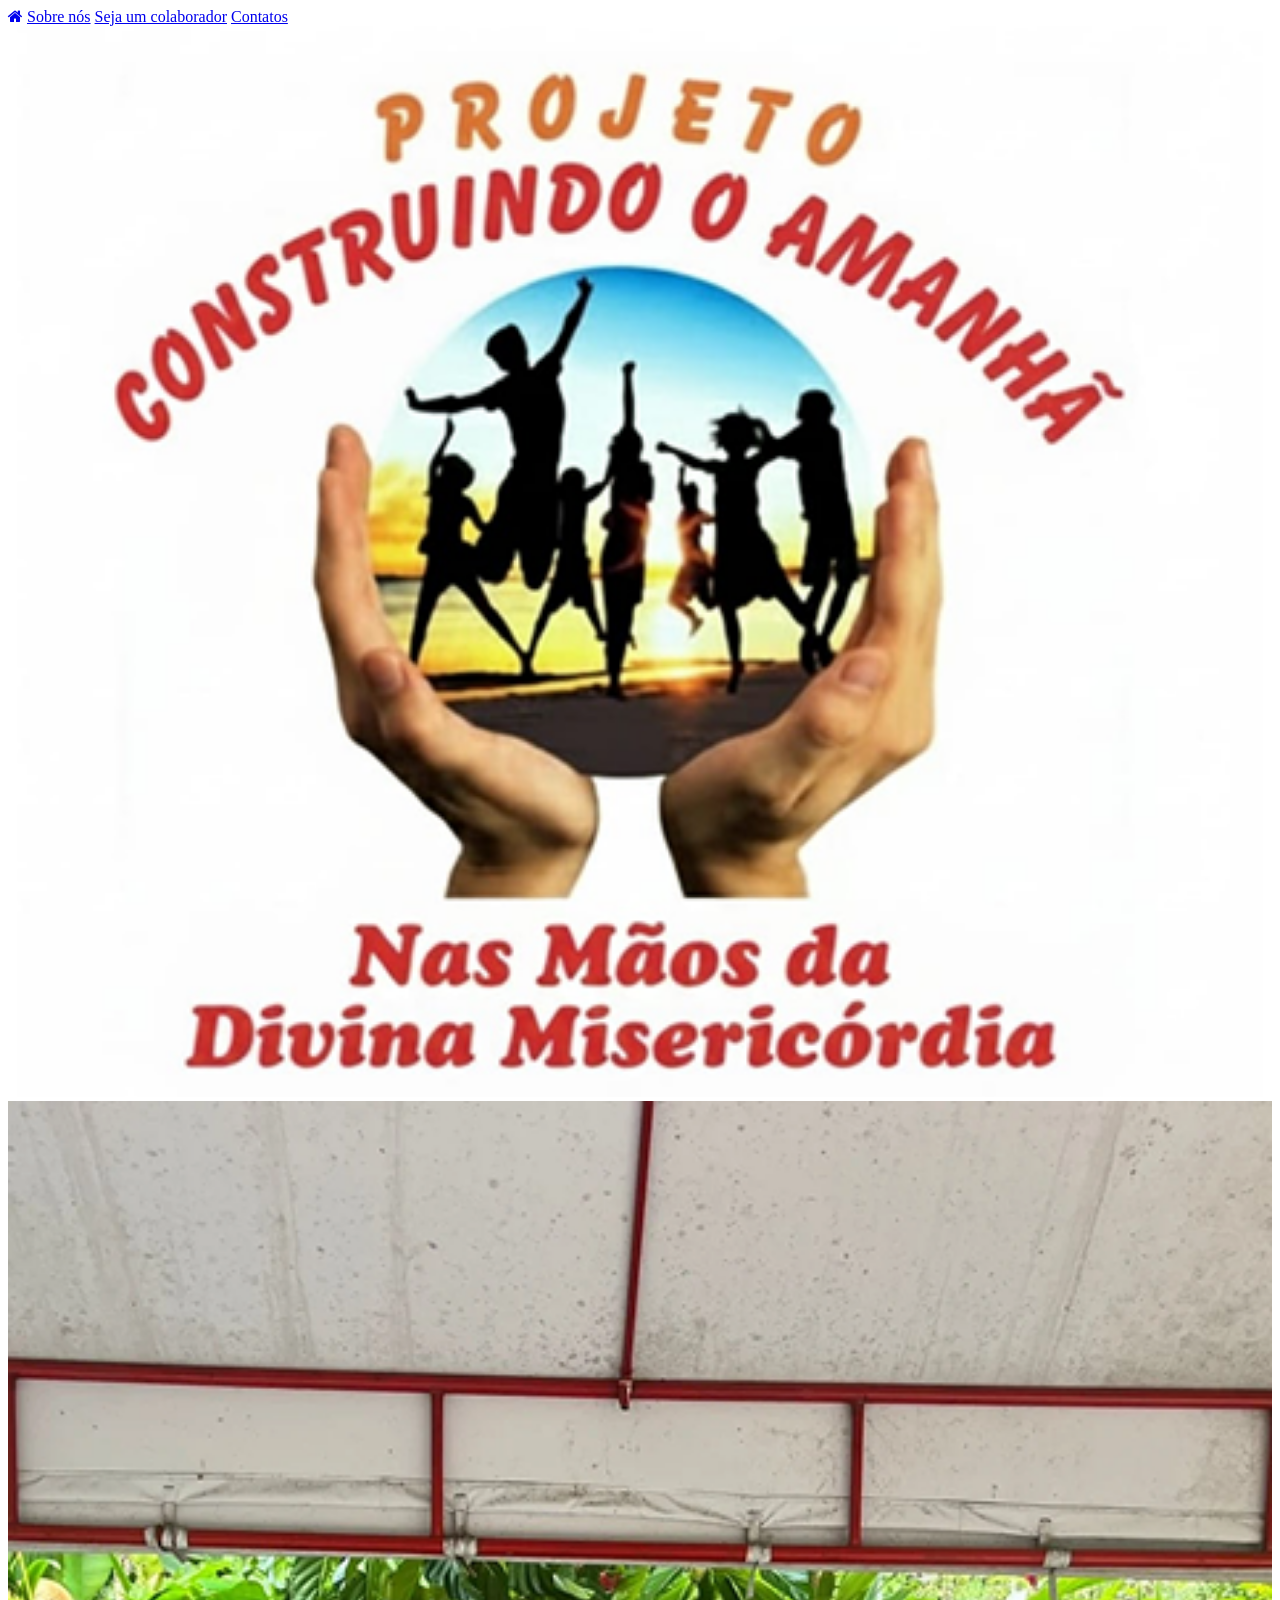
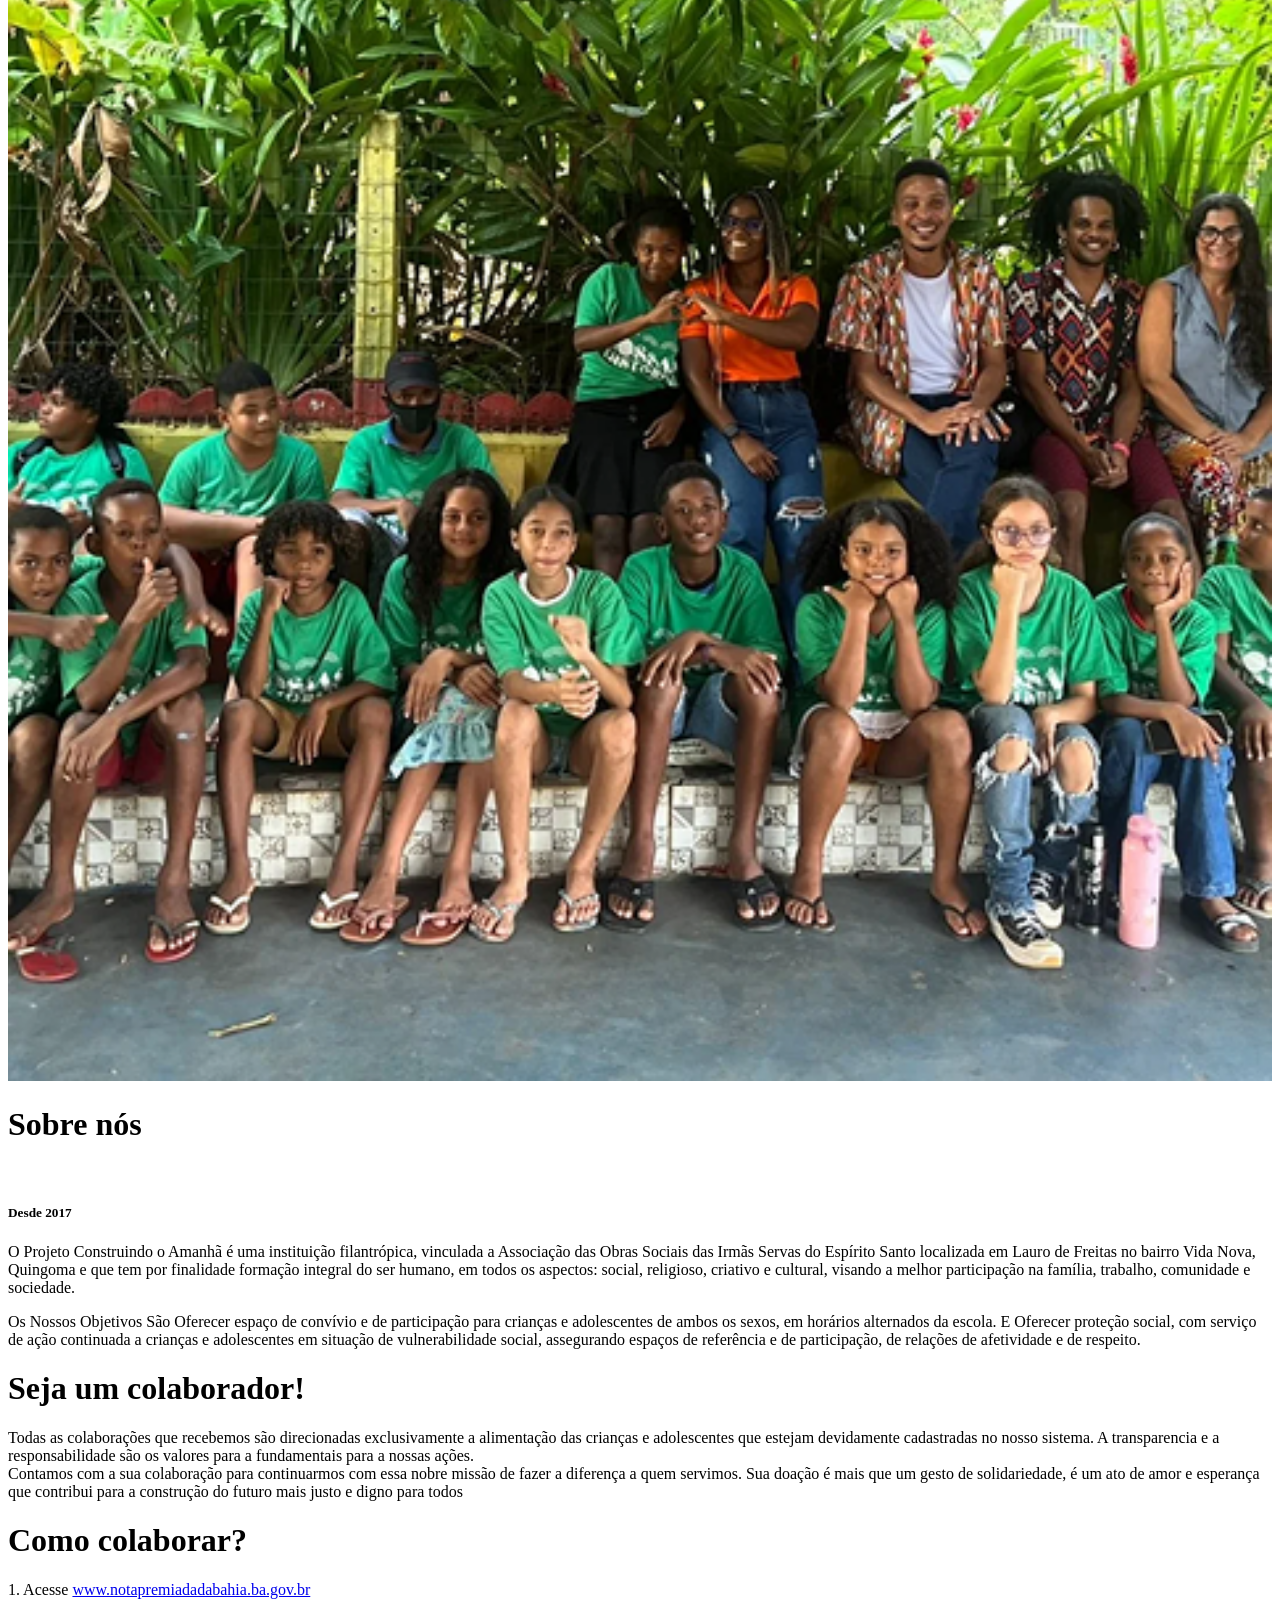
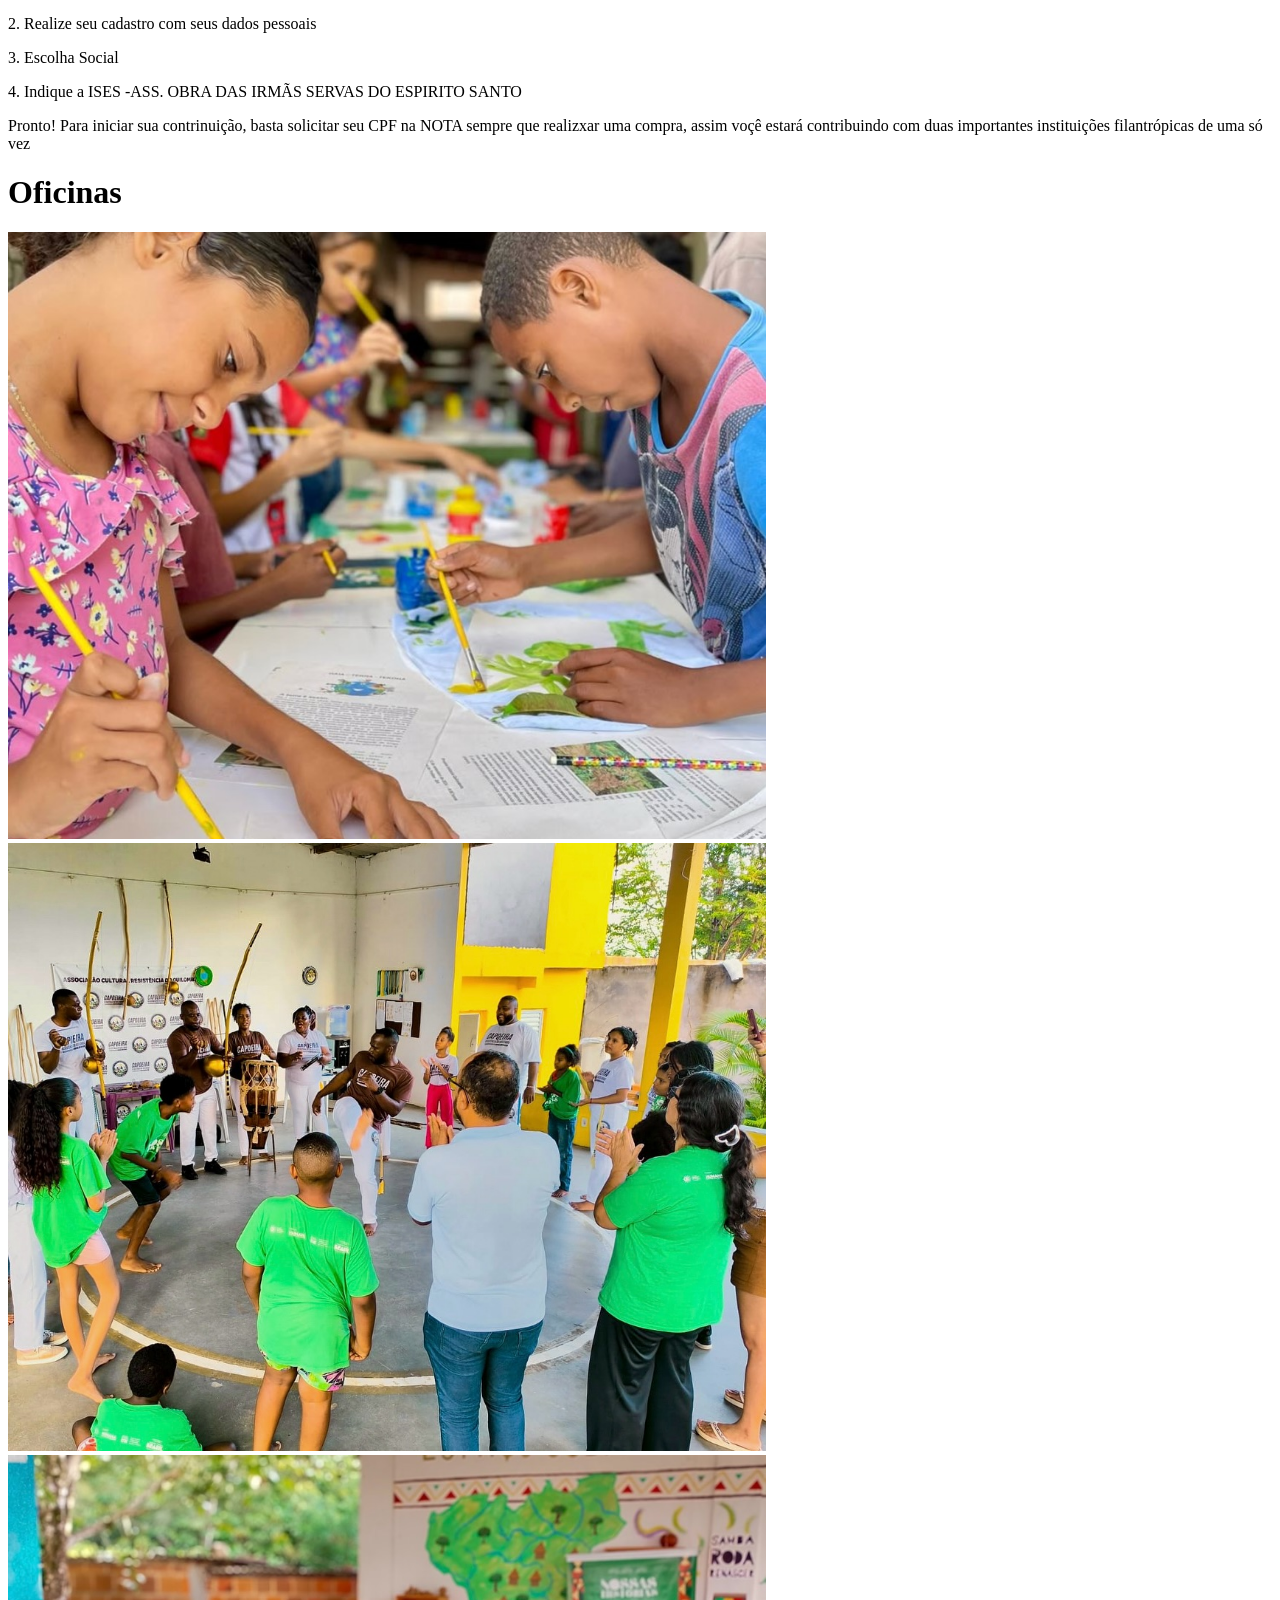
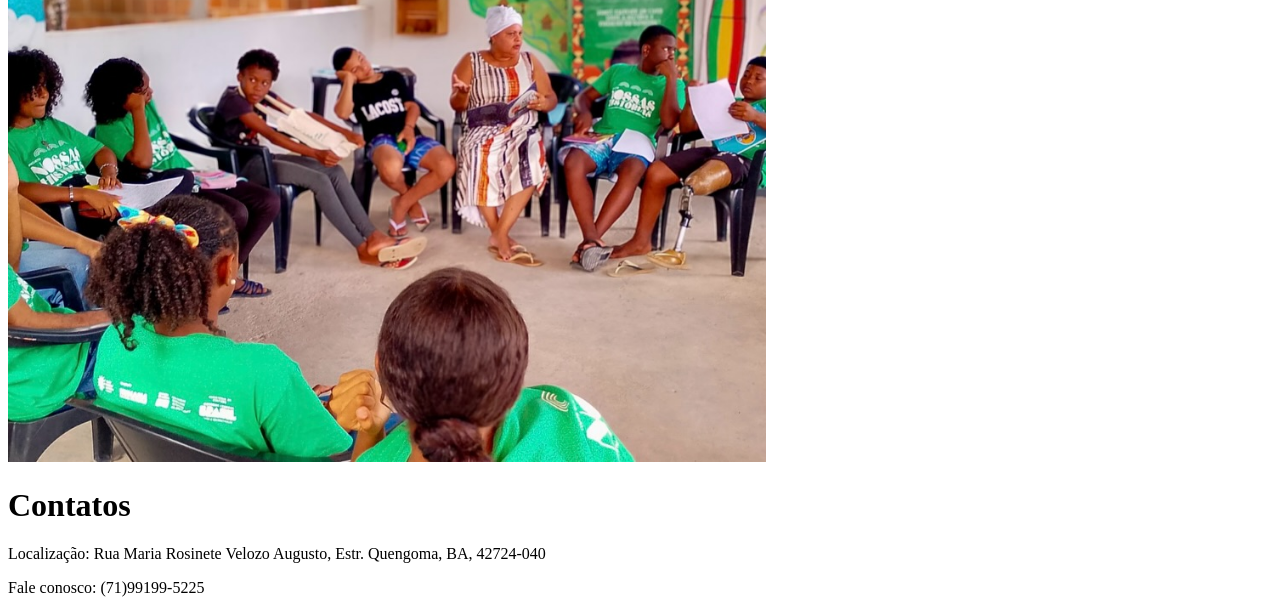
==== index.html @ 9580cdfe "Add files via upload" ====
<!DOCTYPE html>
<html lang="en">
<head>
    <meta charset="UTF-8">
    <meta name="viewport" content="width=device-width, initial-scale=1.0">
    <title>Site Org</title>
    <link rel="stylesheet" href="css/index.css">
    <link rel="stylesheet" href="https://www.w3schools.com/w3css/5/w3.css">
    <link rel="stylesheet" href="https://cdnjs.cloudflare.com/ajax/libs/font-awesome/4.7.0/css/font-awesome.min.css">

</head>

<body>
    <!--inicio nav-->
    <nav class="w3-bar w3-light-grey w3-border w3-card-4 w3-large">
        <a href="#home" class="w3-bar-item w3-border w3-button"><i class="fa fa-home"></i></a>
        <a href="#section" class="w3-bar-item w3-border w3-button w3-right">Sobre nós</a>
        <a href="#colaborador" class="w3-bar-item w3-border w3-button w3-right">Seja um colaborador</a>
        <a href="#" class="w3-bar-item w3-border w3-button w3-right">Contatos</a>
    </nav>
    <!--final nav-->

    <!--inicio home-->
    <div id="home" class="w3-content">
        <img class="w3-margin-top w3-padding-64" src="css/img/LOGO ORG.png" alt="logo" style="width:100%">
    </div>
    <!--final home-->

    <!--inicio section-->
    <div id="section" class="w3-padding-top-64 w3-border-bottom">
        <div class="w3-row">

            <div class="w3-half w3-padding-large w3-hide-small">
                <img src="css/img/FOTO PESSOAS ORG OFC.png" class="w3-round w3-image w3-opacity-min" alt="Table" style="width:100%">
            </div>

            <div id="Sobrenos"class="w3-half w3-padding-large">
                <h1 class="w3-center">Sobre nós</h1><br>
                <h5 class="w3-center">Desde 2017</h5>
                <p class="w3-large">
                O Projeto Construindo o Amanhã é uma instituição filantrópica, vinculada a Associação das Obras Sociais das Irmãs Servas do Espírito Santo localizada em Lauro de Freitas no bairro Vida Nova, Quingoma e que tem por finalidade formação integral do ser humano, em todos os aspectos: social, religioso, criativo e cultural, visando a melhor participação na família, trabalho, comunidade e sociedade.</p>
                <p class="w3-large w3-text-grey w3-hide-medium">Os Nossos Objetivos São Oferecer espaço de convívio e de participação para crianças e adolescentes de ambos os sexos, em horários alternados da escola. E Oferecer proteção social, com serviço de ação continuada a crianças e adolescentes em situação de vulnerabilidade social, assegurando espaços de referência e de participação, de relações de afetividade e de respeito.</p>
            </div>
        </div>
    </div>
    <!--final section-->
    
    <!--inicio section2-->
    <div id="colaborador" class="w3-container w3-padding-32 w3-border-bottom">
        
        <h1 class="w3-center">Seja um colaborador!</h1>
        <p >Todas as colaborações que recebemos são direcionadas exclusivamente a alimentação das crianças e adolescentes que estejam devidamente cadastradas no nosso sistema. A transparencia e a responsabilidade são os valores para a fundamentais para a nossas ações.
        <br>Contamos com a sua colaboração para continuarmos com essa nobre missão de fazer a diferença a quem servimos. Sua doação é mais que um gesto de solidariedade, é um ato de amor e esperança que contribui para a construção do futuro mais justo e digno para todos</p>
        <h1 class="w3-center">Como colaborar?</h1>
        <p>1. Acesse <a href="www.notapremiadadabahia.ba.gov.br">www.notapremiadadabahia.ba.gov.br</a></p>
        <p>2. Realize seu cadastro com seus dados pessoais</p>
        <p>3. Escolha Social</p>
        <p>4. Indique a ISES -ASS. OBRA DAS IRMÃS SERVAS DO ESPIRITO SANTO</p>
        <p class="w3-center">Pronto! Para iniciar sua contrinuição, basta solicitar seu CPF na NOTA sempre que realizxar uma compra, assim voçê estará contribuindo com duas importantes instituições filantrópicas de uma só vez</p>

    </div>
    <!--final section2-->

    <!--inicio fotos-->
    <div id="members" class="w3-container w3-padding-32">
        <div class="w3-row w3-center">
            <h1>Oficinas</h1>

            <div class="w3-third">
                <img class="w3-border" src="css/img/oficina arte.jpg" alt="Name1" style="width:60%">
            </div>

            <div class="w3-third">
                <img class="w3-border" src="css/img/oficina capoeira.jpg" alt="Name2" style="width:60%">
            </div>

            <div class="w3-third">
                <img class="w3-border" src="css/img/oficina literatura.jpg" alt="Name3" style="width:60%">
            </div>

        </div>
    </div>
    <!--final fotos-->

    <!--inicio footer-->
    <div class="w3-container w3-blue-grey w3-grayscale-min w3-xlarge w3-padding-top-32">

    <h1 class="w3-center w3-jumbo">Contatos</h1>

    <p>Localização:  Rua Maria Rosinete Velozo Augusto, Estr. Quengoma, BA, 42724-040</p>
    <p>Fale conosco: (71)99199-5225</p>

    </div>
    <!--inicio footer-->
</body>
</html>
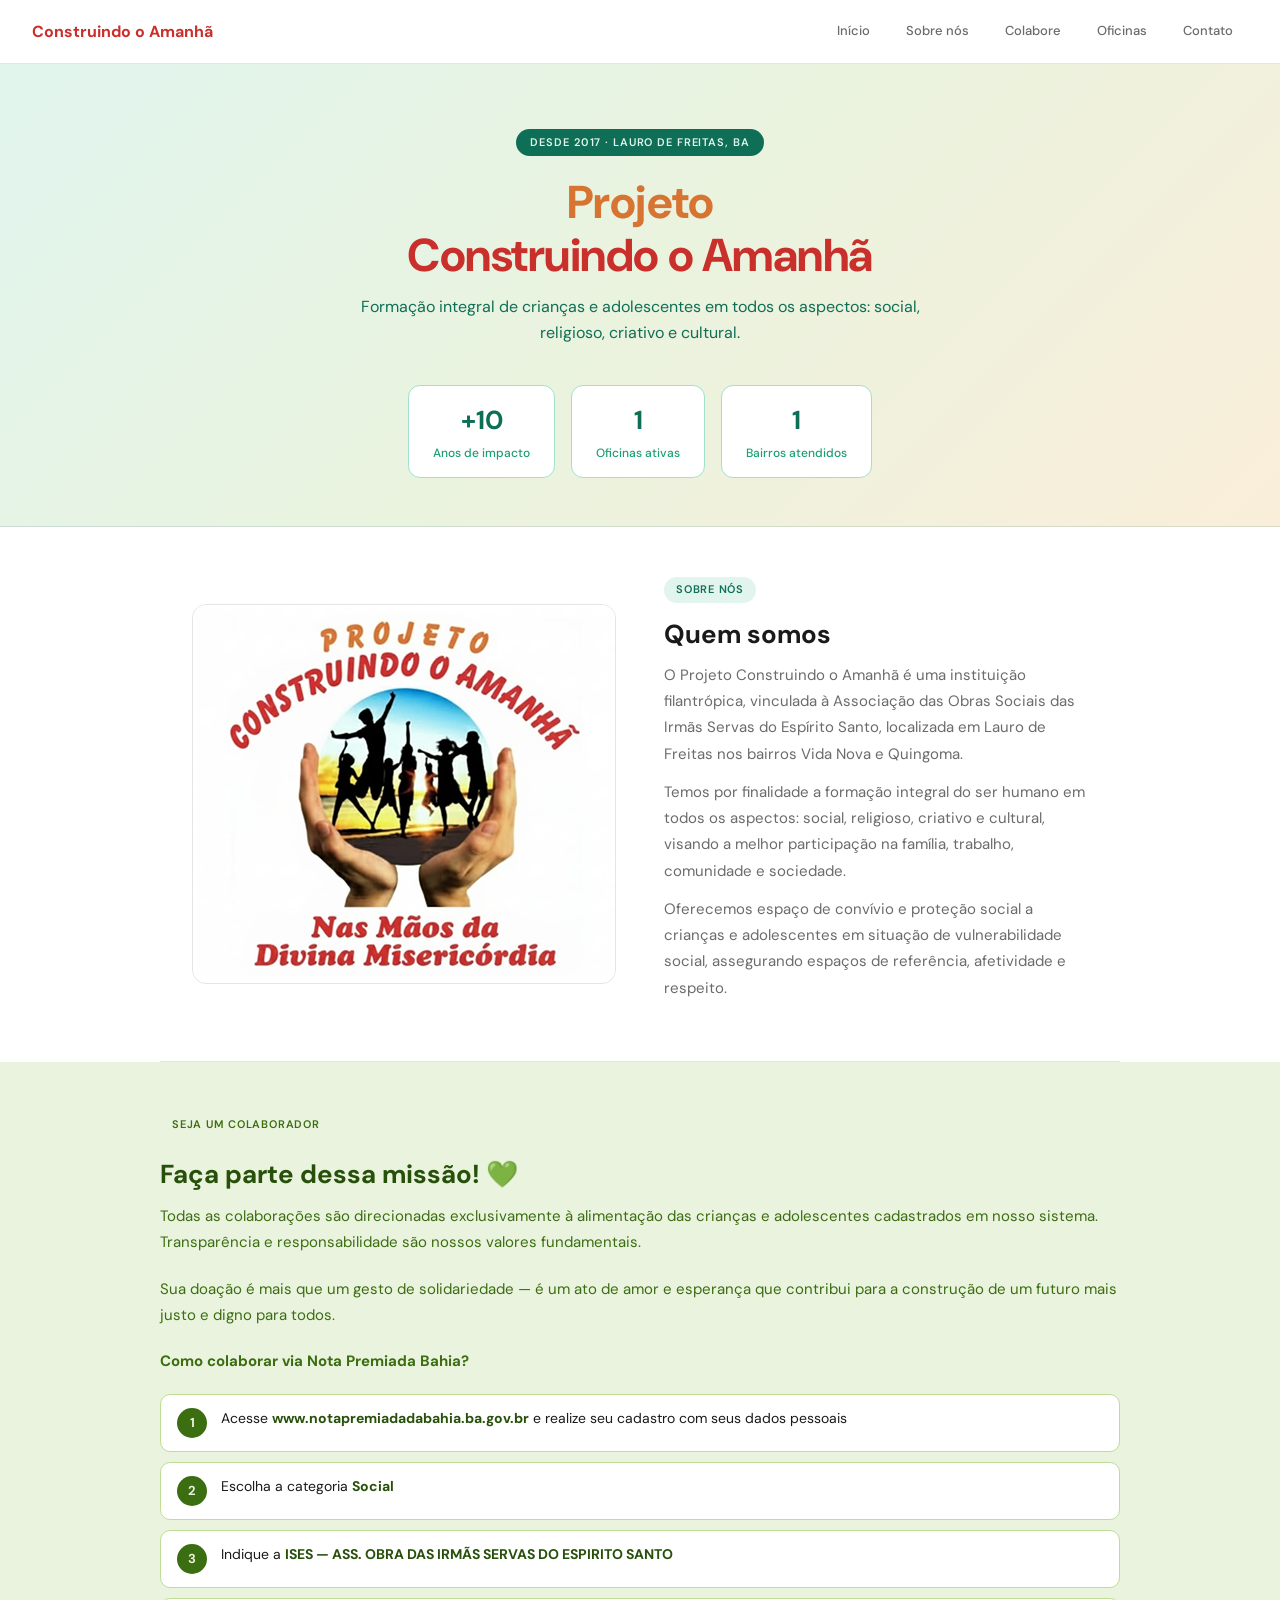
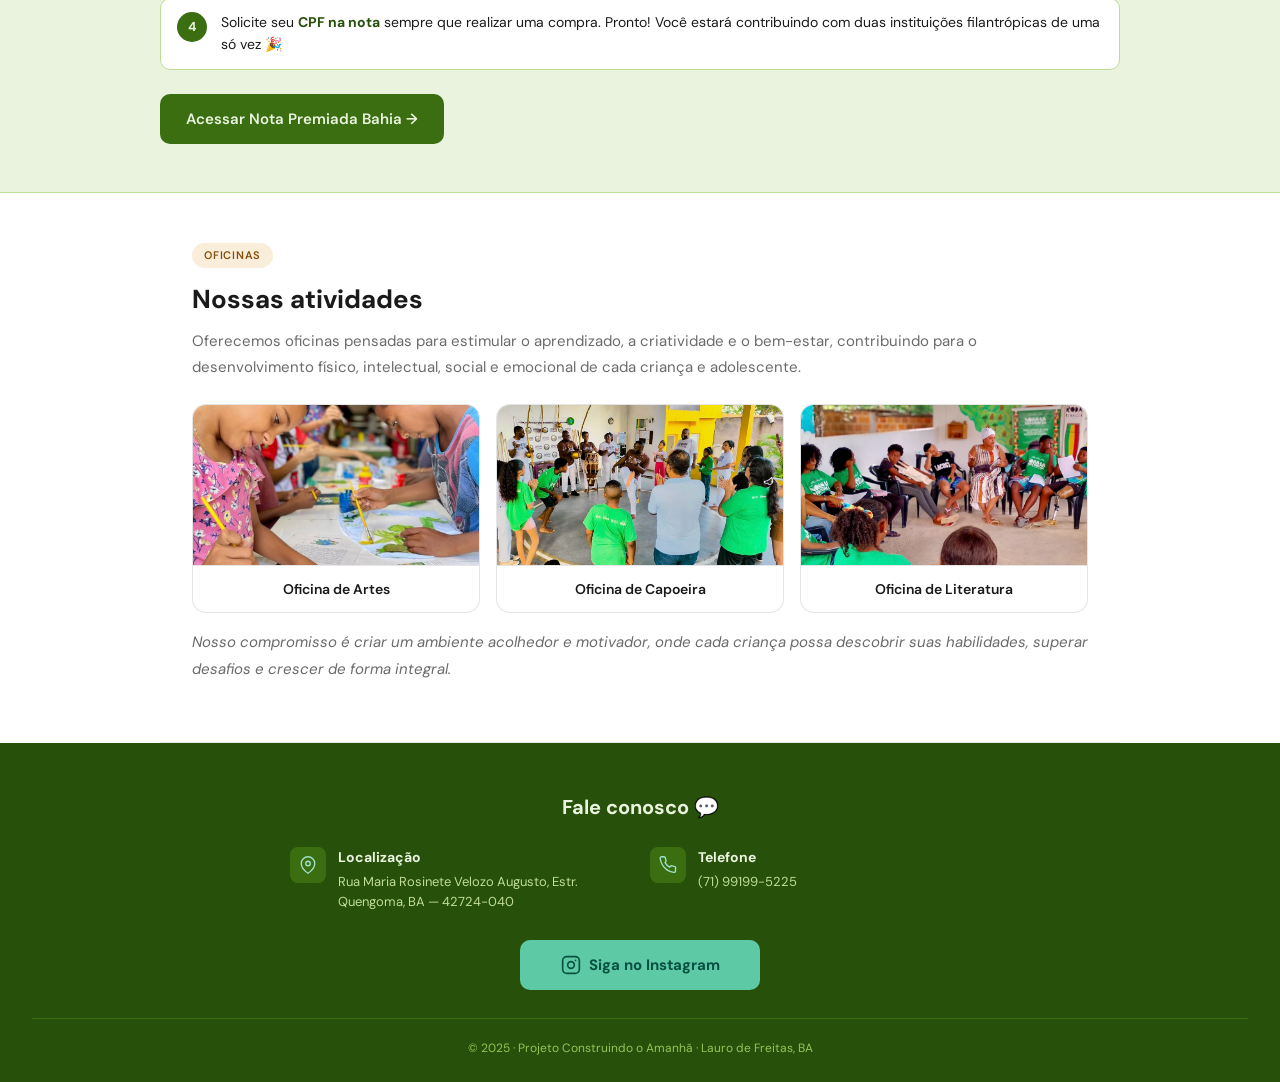
==== commit 60570795: "refatorando site" ====
--- a/index.html
+++ b/index.html
@@ -1,96 +1,161 @@
-<!DOCTYPE html>
-<html lang="en">
-<head>
-    <meta charset="UTF-8">
-    <meta name="viewport" content="width=device-width, initial-scale=1.0">
-    <title>Site Org</title>
-    <link rel="stylesheet" href="css/index.css">
-    <link rel="stylesheet" href="https://www.w3schools.com/w3css/5/w3.css">
-    <link rel="stylesheet" href="https://cdnjs.cloudflare.com/ajax/libs/font-awesome/4.7.0/css/font-awesome.min.css">
-
-</head>
-
-<body>
-    <!--inicio nav-->
-    <nav class="w3-bar w3-light-grey w3-border w3-card-4 w3-large">
-        <a href="#home" class="w3-bar-item w3-border w3-button"><i class="fa fa-home"></i></a>
-        <a href="#section" class="w3-bar-item w3-border w3-button w3-right">Sobre nós</a>
-        <a href="#colaborador" class="w3-bar-item w3-border w3-button w3-right">Seja um colaborador</a>
-        <a href="#" class="w3-bar-item w3-border w3-button w3-right">Contatos</a>
-    </nav>
-    <!--final nav-->
-
-    <!--inicio home-->
-    <div id="home" class="w3-content">
-        <img class="w3-margin-top w3-padding-64" src="css/img/LOGO ORG.png" alt="logo" style="width:100%">
-    </div>
-    <!--final home-->
-
-    <!--inicio section-->
-    <div id="section" class="w3-padding-top-64 w3-border-bottom">
-        <div class="w3-row">
-
-            <div class="w3-half w3-padding-large w3-hide-small">
-                <img src="css/img/FOTO PESSOAS ORG OFC.png" class="w3-round w3-image w3-opacity-min" alt="Table" style="width:100%">
-            </div>
-
-            <div id="Sobrenos"class="w3-half w3-padding-large">
-                <h1 class="w3-center">Sobre nós</h1><br>
-                <h5 class="w3-center">Desde 2017</h5>
-                <p class="w3-large">
-                O Projeto Construindo o Amanhã é uma instituição filantrópica, vinculada a Associação das Obras Sociais das Irmãs Servas do Espírito Santo localizada em Lauro de Freitas no bairro Vida Nova, Quingoma e que tem por finalidade formação integral do ser humano, em todos os aspectos: social, religioso, criativo e cultural, visando a melhor participação na família, trabalho, comunidade e sociedade.</p>
-                <p class="w3-large w3-text-grey w3-hide-medium">Os Nossos Objetivos São Oferecer espaço de convívio e de participação para crianças e adolescentes de ambos os sexos, em horários alternados da escola. E Oferecer proteção social, com serviço de ação continuada a crianças e adolescentes em situação de vulnerabilidade social, assegurando espaços de referência e de participação, de relações de afetividade e de respeito.</p>
-            </div>
-        </div>
-    </div>
-    <!--final section-->
-    
-    <!--inicio section2-->
-    <div id="colaborador" class="w3-container w3-padding-32 w3-border-bottom">
-        
-        <h1 class="w3-center">Seja um colaborador!</h1>
-        <p >Todas as colaborações que recebemos são direcionadas exclusivamente a alimentação das crianças e adolescentes que estejam devidamente cadastradas no nosso sistema. A transparencia e a responsabilidade são os valores para a fundamentais para a nossas ações.
-        <br>Contamos com a sua colaboração para continuarmos com essa nobre missão de fazer a diferença a quem servimos. Sua doação é mais que um gesto de solidariedade, é um ato de amor e esperança que contribui para a construção do futuro mais justo e digno para todos</p>
-        <h1 class="w3-center">Como colaborar?</h1>
-        <p>1. Acesse <a href="www.notapremiadadabahia.ba.gov.br">www.notapremiadadabahia.ba.gov.br</a></p>
-        <p>2. Realize seu cadastro com seus dados pessoais</p>
-        <p>3. Escolha Social</p>
-        <p>4. Indique a ISES -ASS. OBRA DAS IRMÃS SERVAS DO ESPIRITO SANTO</p>
-        <p class="w3-center">Pronto! Para iniciar sua contrinuição, basta solicitar seu CPF na NOTA sempre que realizxar uma compra, assim voçê estará contribuindo com duas importantes instituições filantrópicas de uma só vez</p>
-
-    </div>
-    <!--final section2-->
-
-    <!--inicio fotos-->
-    <div id="members" class="w3-container w3-padding-32">
-        <div class="w3-row w3-center">
-            <h1>Oficinas</h1>
-
-            <div class="w3-third">
-                <img class="w3-border" src="css/img/oficina arte.jpg" alt="Name1" style="width:60%">
-            </div>
-
-            <div class="w3-third">
-                <img class="w3-border" src="css/img/oficina capoeira.jpg" alt="Name2" style="width:60%">
-            </div>
-
-            <div class="w3-third">
-                <img class="w3-border" src="css/img/oficina literatura.jpg" alt="Name3" style="width:60%">
-            </div>
-
-        </div>
-    </div>
-    <!--final fotos-->
-
-    <!--inicio footer-->
-    <div class="w3-container w3-blue-grey w3-grayscale-min w3-xlarge w3-padding-top-32">
-
-    <h1 class="w3-center w3-jumbo">Contatos</h1>
-
-    <p>Localização:  Rua Maria Rosinete Velozo Augusto, Estr. Quengoma, BA, 42724-040</p>
-    <p>Fale conosco: (71)99199-5225</p>
-
-    </div>
-    <!--inicio footer-->
-</body>
-</html>+<!DOCTYPE html>
+<html lang="pt-BR">
+<head>
+  <meta charset="UTF-8" />
+  <meta name="viewport" content="width=device-width, initial-scale=1.0" />
+  <title>Projeto Construindo o Amanhã</title>
+  <link rel="preconnect" href="https://fonts.googleapis.com" />
+  <link href="https://fonts.googleapis.com/css2?family=DM+Sans:ital,opsz,wght@0,9..40,300;0,9..40,400;0,9..40,500;0,9..40,700&display=swap" rel="stylesheet" />
+  <link rel="stylesheet" href="reset.css">
+  <link rel="stylesheet" href="color.css">
+  <link rel="stylesheet" href="index.css">
+</head>
+<body>
+
+  <!-- NAVBAR -->
+  <nav class="navbar">
+    <a href="#home" class="nav-logo">Construindo o Amanhã</a>
+    <div class="nav-links">
+      <a href="#home"      class="nav-link">Início</a>
+      <a href="#sobre"     class="nav-link">Sobre nós</a>
+      <a href="#colaborar" class="nav-link">Colabore</a>
+      <a href="#oficinas"  class="nav-link">Oficinas</a>
+      <a href="#contato"   class="nav-link">Contato</a>
+    </div>
+  </nav>
+
+  <!-- HERO -->
+  <section id="home" class="hero">
+    <div class="hero-badge">Desde 2017 · Lauro de Freitas, BA</div>
+    <h1>Projeto<br><span>Construindo o Amanhã</span></h1>
+    <p class="hero-sub">Formação integral de crianças e adolescentes em todos os aspectos: social, religioso, criativo e cultural.</p>
+    <div class="hero-stats">
+      <div class="stat">
+        <div class="stat-num">+10</div>
+        <div class="stat-label">Anos de impacto</div>
+      </div>
+      <div class="stat">
+        <div class="stat-num">1</div>
+        <div class="stat-label">Oficinas ativas</div>
+      </div>
+      <div class="stat">
+        <div class="stat-num">1</div>
+        <div class="stat-label">Bairros atendidos</div>
+      </div>
+    </div>
+  </section>
+
+  <!-- SOBRE NÓS -->
+  <section id="sobre" class="section">
+    <div class="two-col">
+
+      <div class="about-img"> <img src="css/img/LOGO ORG.png" alt="">
+      
+      </div>
+
+      <div>
+        <div class="section-tag tag-teal">Sobre nós</div>
+        <h2>Quem somos</h2>
+        <p>O Projeto Construindo o Amanhã é uma instituição filantrópica, vinculada à Associação das Obras Sociais das Irmãs Servas do Espírito Santo, localizada em Lauro de Freitas nos bairros Vida Nova e Quingoma.</p>
+        <p>Temos por finalidade a formação integral do ser humano em todos os aspectos: social, religioso, criativo e cultural, visando a melhor participação na família, trabalho, comunidade e sociedade.</p>
+        <p>Oferecemos espaço de convívio e proteção social a crianças e adolescentes em situação de vulnerabilidade social, assegurando espaços de referência, afetividade e respeito.</p>
+      </div>
+    </div>
+  </section>
+
+  <!-- COLABORAR -->
+  <section id="colaborar" class="section-full colaborar-section">
+    <div class="section-full-inner">
+      <div class="section-tag tag-green">Seja um colaborador</div>
+      <h2>Faça parte dessa missão! 💚</h2>
+      <p>Todas as colaborações são direcionadas exclusivamente à alimentação das crianças e adolescentes cadastrados em nosso sistema. Transparência e responsabilidade são nossos valores fundamentais.</p>
+      <p>Sua doação é mais que um gesto de solidariedade — é um ato de amor e esperança que contribui para a construção de um futuro mais justo e digno para todos.</p>
+
+      <p class="steps-title">Como colaborar via Nota Premiada Bahia?</p>
+      <div class="steps">
+        <div class="step">
+          <div class="step-num">1</div>
+          <div class="step-text">Acesse <strong>www.notapremiadadabahia.ba.gov.br</strong> e realize seu cadastro com seus dados pessoais</div>
+        </div>
+        <div class="step">
+          <div class="step-num">2</div>
+          <div class="step-text">Escolha a categoria <strong>Social</strong></div>
+        </div>
+        <div class="step">
+          <div class="step-num">3</div>
+          <div class="step-text">Indique a <strong>ISES — ASS. OBRA DAS IRMÃS SERVAS DO ESPIRITO SANTO</strong></div>
+        </div>
+        <div class="step">
+          <div class="step-num">4</div>
+          <div class="step-text">Solicite seu <strong>CPF na nota</strong> sempre que realizar uma compra. Pronto! Você estará contribuindo com duas instituições filantrópicas de uma só vez 🎉</div>
+        </div>
+      </div>
+      <a href="https://www.notapremiadadabahia.ba.gov.br" target="_blank" rel="noopener" class="cta-btn">
+        Acessar Nota Premiada Bahia →
+      </a>
+    </div>
+  </section>
+
+  <!-- OFICINAS -->
+  <section id="oficinas" class="section">
+    <div class="section-tag tag-amber">Oficinas</div>
+    <h2>Nossas atividades</h2>
+    <p>Oferecemos oficinas pensadas para estimular o aprendizado, a criatividade e o bem-estar, contribuindo para o desenvolvimento físico, intelectual, social e emocional de cada criança e adolescente.</p>
+
+    <div class="oficinas-grid">
+
+      <div class="oficina-card">
+
+          <img src="css/img/oficina arte.jpg" alt="Oficina de Artes">
+        <div class="oficina-label">Oficina de Artes</div>
+      </div>
+
+      <div class="oficina-card">
+          <img src="css/img/oficina capoeira.jpg" alt="Oficina de Capoeira">
+        <div class="oficina-label">Oficina de Capoeira</div>
+      </div>
+
+      <div class="oficina-card">
+          <img src="css/img/oficina literatura.jpg" alt="Oficina de Literatura">
+        <div class="oficina-label">Oficina de Literatura</div>
+      </div>
+
+    </div>
+
+    <p style="font-style: italic;">Nosso compromisso é criar um ambiente acolhedor e motivador, onde cada criança possa descobrir suas habilidades, superar desafios e crescer de forma integral.</p>
+  </section>
+
+  <!-- FOOTER / CONTATO -->
+  <footer id="contato">
+    <h2>Fale conosco 💬</h2>
+    <div class="footer-grid">
+      <div class="footer-item">
+        <div class="footer-icon">
+          <svg viewBox="0 0 24 24"><path d="M21 10c0 7-9 13-9 13s-9-6-9-13a9 9 0 0 1 18 0z"/><circle cx="12" cy="10" r="3"/></svg>
+        </div>
+        <div class="footer-text">
+          <strong>Localização</strong>
+          Rua Maria Rosinete Velozo Augusto, Estr. Quengoma, BA — 42724-040
+        </div>
+      </div>
+      <div class="footer-item">
+        <div class="footer-icon">
+          <svg viewBox="0 0 24 24"><path d="M22 16.92v3a2 2 0 0 1-2.18 2 19.79 19.79 0 0 1-8.63-3.07A19.5 19.5 0 0 1 4.69 12a19.79 19.79 0 0 1-3.07-8.67A2 2 0 0 1 3.59 1h3a2 2 0 0 1 2 1.72c.127.96.361 1.903.7 2.81a2 2 0 0 1-.45 2.11L8.09 8.91a16 16 0 0 0 6 6l1.27-1.27a2 2 0 0 1 2.11-.45c.907.339 1.85.573 2.81.7A2 2 0 0 1 22 16.92z"/></svg>
+        </div>
+        <div class="footer-text">
+          <strong>Telefone</strong>
+          (71) 99199-5225
+        </div>
+      </div>
+    </div>
+
+    <a href="https://www.instagram.com/projetoconstruindoamanha/" target="_blank" rel="noopener" class="insta-btn">
+      <svg viewBox="0 0 24 24"><rect x="2" y="2" width="20" height="20" rx="5"/><circle cx="12" cy="12" r="4"/><circle cx="17.5" cy="6.5" r="1" fill="currentColor" stroke="none"/></svg>
+      Siga no Instagram
+    </a>
+
+    <p class="footer-copy">© 2025 · Projeto Construindo o Amanhã · Lauro de Freitas, BA</p>
+  </footer>
+
+</body>
+</html>
--- a/index.css
+++ b/index.css
@@ -0,0 +1,360 @@
+:root {
+--bg: #ffffff;
+--bg-secondary: #f5f5f3;
+--text: #1a1a1a;
+--text-secondary: #6b6b6b;
+--border: rgba(0,0,0,0.1);
+--border-hover: rgba(0,0,0,0.25);
+--green-dark: #085041;
+--green-mid: #0F6E56;
+--green: #1D9E75;
+--green-light: #5DCAA5;
+--green-pale: #9FE1CB;
+--green-bg: #E1F5EE;
+--leaf-dark: #27500A;
+--leaf-mid: #3B6D11;
+--leaf: #639922;
+--leaf-light: #97C459;
+--leaf-pale: #C0DD97;
+--leaf-bg: #EAF3DE;
+--amber-dark: #854F0B;
+--amber-bg: #FAEEDA;
+--coral-dark: #993C1D;
+--coral-bg: #FAECE7;
+--blue-dark: #185FA5;
+--blue-bg: #E6F1FB;
+--red-dark: #c92f2b;
+--brown-bg: #d87431;
+}
+
+html { scroll-behavior: smooth; }
+
+body {
+  font-family: 'DM Sans', sans-serif;
+  color: var(--text);
+  background: var(--bg);
+  line-height: 1.6;
+}
+
+/* ── NAVBAR ── */
+.navbar {
+  display: flex;
+  align-items: center;
+  justify-content: space-between;
+  padding: 14px 32px;
+  background: var(--bg);
+  border-bottom: 0.5px solid var(--border);
+  position: sticky;
+  top: 0;
+  z-index: 100;
+}
+
+.nav-logo {
+  font-size: 16px;
+  font-weight: 700;
+  color: var(--red-dark);
+  text-decoration: none;
+}
+
+.nav-links { display: flex; gap: 6px; flex-wrap: wrap; }
+
+.nav-link {
+  font-size: 13px;
+  font-weight: 500;
+  color: var(--text-secondary);
+  text-decoration: none;
+  padding: 6px 14px;
+  border-radius: 20px;
+  border: 0.5px solid transparent;
+  transition: all .15s;
+}
+
+.nav-link:hover {
+  background: var(--green-bg);
+  color: var(--green-mid);
+  border-color: var(--green-light);
+}
+
+/* ── HERO ── */
+.hero {
+  background: linear-gradient(135deg, var(--green-bg) 0%, var(--leaf-bg) 50%, var(--amber-bg) 100%);
+  padding: 4rem 2rem 3rem;
+  text-align: center;
+  border-bottom: 0.5px solid var(--border);
+}
+
+.hero-badge {
+  display: inline-block;
+  background: var(--green-mid);
+  color: var(--green-bg);
+  font-size: 11px;
+  font-weight: 600;
+  letter-spacing: .08em;
+  text-transform: uppercase;
+  padding: 5px 14px;
+  border-radius: 20px;
+  margin-bottom: 1.25rem;
+}
+
+.hero h1 {
+  font-size: clamp(28px, 5vw, 46px);
+  font-weight: 700;
+  line-height: 1.15;
+  color: var(--brown-bg);
+  margin-bottom: .75rem;
+  letter-spacing: -.01em;
+}
+
+.hero h1 span { color: var(--red-dark); }
+
+.hero-sub {
+  font-size: 16px;
+  color: var(--green-mid);
+  max-width: 560px;
+  margin: 0 auto 2.5rem;
+  line-height: 1.6;
+}
+
+.hero-stats {
+  display: flex;
+  justify-content: center;
+  gap: 1rem;
+  flex-wrap: wrap;
+}
+
+.stat {
+  background: var(--bg);
+  border-radius: 12px;
+  padding: 14px 24px;
+  text-align: center;
+  border: 0.5px solid var(--green-pale);
+  min-width: 110px;
+}
+
+.stat-num { font-size: 26px; font-weight: 700; color: var(--green-mid); }
+.stat-label { font-size: 12px; color: var(--green); font-weight: 500; margin-top: 2px; }
+
+/* ── SEÇÕES ── */
+.section {
+  padding: 3rem 2rem;
+  border-bottom: 0.5px solid var(--border);
+  max-width: 960px;
+  margin: 0 auto;
+  width: 100%;
+}
+
+.section-full { padding: 3rem 2rem; border-bottom: 0.5px solid var(--border); }
+.section-full-inner { max-width: 960px; margin: 0 auto; }
+
+.section-tag {
+  display: inline-block;
+  font-size: 11px;
+  font-weight: 600;
+  letter-spacing: .07em;
+  text-transform: uppercase;
+  padding: 4px 12px;
+  border-radius: 20px;
+  margin-bottom: 1rem;
+}
+
+.tag-green { background: var(--leaf-bg);  color: var(--leaf-mid); }
+.tag-amber { background: var(--amber-bg); color: var(--amber-dark); }
+.tag-teal  { background: var(--green-bg); color: var(--green-mid); }
+
+.section h2 { font-size: 26px; font-weight: 700; margin-bottom: .75rem; line-height: 1.2; }
+.section p, .section-full p { font-size: 15px; color: var(--text-secondary); line-height: 1.75; margin-bottom: .75rem; }
+
+/* ── SOBRE NÓS ── */
+.two-col { display: grid; grid-template-columns: 1fr 1fr; gap: 3rem; align-items: center; }
+
+.about-img { width: 100%; border-radius: 14px; overflow: hidden; border: 0.5px solid var(--border); }
+
+.about-img-placeholder {
+  width: 100%;
+  height: 280px;
+  background: var(--leaf-bg);
+  display: flex;
+  align-items: center;
+  justify-content: center;
+  color: var(--leaf-mid);
+  font-size: 14px;
+  font-weight: 500;
+}
+
+/* ── COLABORAR ── */
+.colaborar-section { background: var(--leaf-bg); border-bottom: 0.5px solid var(--leaf-pale); }
+.colaborar-section h2 { font-size: 26px; font-weight: 700; color: var(--leaf-dark); margin-bottom: .5rem; }
+.colaborar-section p { font-size: 15px; color: var(--leaf-mid); line-height: 1.75; margin-bottom: 1.25rem; }
+
+.steps-title { font-size: 17px; font-weight: 700; color: var(--leaf-dark); margin-bottom: .75rem; }
+.steps { display: flex; flex-direction: column; gap: 10px; margin-bottom: 1.5rem; }
+
+.step {
+  display: flex;
+  align-items: flex-start;
+  gap: 14px;
+  background: var(--bg);
+  border-radius: 10px;
+  padding: 13px 16px;
+  border: 0.5px solid var(--leaf-pale);
+}
+
+.step-num {
+  width: 30px;
+  height: 30px;
+  border-radius: 50%;
+  background: var(--leaf-mid);
+  color: var(--leaf-bg);
+  font-size: 13px;
+  font-weight: 700;
+  display: flex;
+  align-items: center;
+  justify-content: center;
+  flex-shrink: 0;
+}
+
+.step-text { font-size: 14px; color: var(--text); line-height: 1.55; }
+.step-text strong { color: var(--leaf-dark); }
+
+.cta-btn {
+  display: inline-block;
+  background: var(--leaf-mid);
+  color: var(--leaf-bg);
+  font-size: 15px;
+  font-weight: 600;
+  padding: 13px 26px;
+  border-radius: 10px;
+  text-decoration: none;
+  transition: background .15s;
+}
+
+.cta-btn:hover { background: var(--leaf-dark); }
+
+/* ── OFICINAS ── */
+.oficinas-grid {
+  display: grid;
+  grid-template-columns: repeat(auto-fit, minmax(200px, 1fr));
+  gap: 16px;
+  margin: 1.5rem 0 1rem;
+}
+
+.oficina-card {
+  background: var(--bg);
+  border: 0.5px solid var(--border);
+  border-radius: 14px;
+  overflow: hidden;
+  transition: border-color .15s, box-shadow .15s;
+}
+
+.oficina-card:hover {
+  border-color: var(--border-hover);
+  box-shadow: 0 4px 20px rgba(0,0,0,.07);
+}
+
+.oficina-card img { width: 100%; height: 160px; object-fit: cover; display: block; }
+
+.oficina-placeholder {
+  width: 100%;
+  height: 160px;
+  display: flex;
+  align-items: center;
+  justify-content: center;
+  font-size: 13px;
+  font-weight: 500;
+}
+
+.oficina-label {
+  font-size: 14px;
+  font-weight: 600;
+  padding: 12px 14px;
+  color: var(--text);
+  text-align: center;
+  border-top: 0.5px solid var(--border);
+}
+
+/* ── FOOTER ── */
+footer { background: var(--leaf-dark); padding: 3rem 2rem 1.5rem; color: var(--leaf-pale); }
+
+footer h2 { font-size: 20px; font-weight: 700; color: var(--leaf-bg); text-align: center; margin-bottom: 1.5rem; }
+
+.footer-grid {
+  display: grid;
+  grid-template-columns: repeat(auto-fit, minmax(200px, 1fr));
+  gap: 1.25rem;
+  max-width: 700px;
+  margin: 0 auto 1.75rem;
+}
+
+.footer-item { display: flex; align-items: flex-start; gap: 12px; }
+
+.footer-icon {
+  width: 36px;
+  height: 36px;
+  border-radius: 8px;
+  background: var(--leaf-mid);
+  display: flex;
+  align-items: center;
+  justify-content: center;
+  flex-shrink: 0;
+}
+
+.footer-icon svg {
+  width: 18px;
+  height: 18px;
+  stroke: var(--green-pale);
+  fill: none;
+  stroke-width: 1.8;
+  stroke-linecap: round;
+  stroke-linejoin: round;
+}
+
+.footer-text { font-size: 13px; color: var(--leaf-pale); line-height: 1.55; }
+.footer-text strong { color: var(--leaf-bg); font-size: 14px; display: block; margin-bottom: 3px; }
+
+.insta-btn {
+  display: flex;
+  align-items: center;
+  justify-content: center;
+  gap: 8px;
+  background: var(--green-light);
+  color: var(--green-dark);
+  font-size: 15px;
+  font-weight: 700;
+  padding: 13px 24px;
+  border-radius: 10px;
+  text-decoration: none;
+  max-width: 240px;
+  margin: 0 auto;
+  transition: background .15s;
+}
+
+.insta-btn:hover { background: var(--green-pale); }
+
+.insta-btn svg {
+  width: 20px;
+  height: 20px;
+  stroke: currentColor;
+  fill: none;
+  stroke-width: 2;
+  stroke-linecap: round;
+  stroke-linejoin: round;
+}
+
+.footer-copy {
+  text-align: center;
+  font-size: 12px;
+  color: var(--leaf-light);
+  margin-top: 1.75rem;
+  border-top: 0.5px solid var(--leaf-mid);
+  padding-top: 1.25rem;
+}
+
+/* ── RESPONSIVO ── */
+@media (max-width: 640px) {
+  .navbar { padding: 12px 16px; }
+  .hero { padding: 2.5rem 1.25rem 2rem; }
+  .two-col { grid-template-columns: 1fr; gap: 1.5rem; }
+  .section, .section-full { padding: 2rem 1.25rem; }
+  footer { padding: 2rem 1.25rem 1.25rem; }
+  .hero-stats { gap: 8px; }
+}
